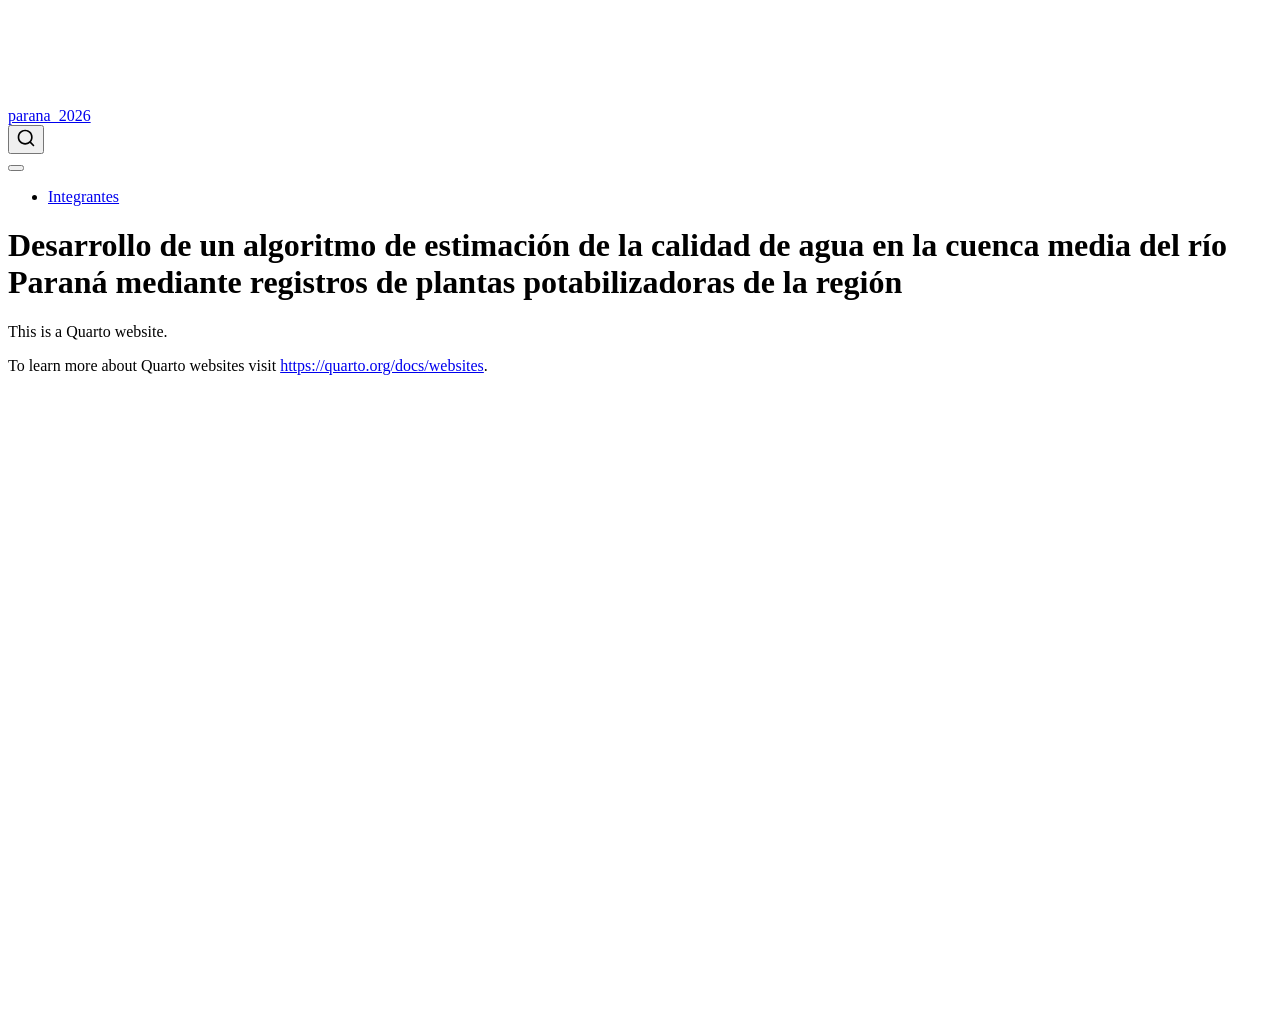
==== index.html @ 12e15d83 "Built site for gh-pages" ====
<!DOCTYPE html>
<html xmlns="http://www.w3.org/1999/xhtml" lang="es" xml:lang="es"><head>

<meta charset="utf-8">
<meta name="generator" content="quarto-1.9.23">

<meta name="viewport" content="width=device-width, initial-scale=1.0, user-scalable=yes">


<title>Desarrollo de un algoritmo de estimación de la calidad de agua en la cuenca media del río Paraná mediante registros de plantas potabilizadoras de la región – parana_2026</title>
<style>
/* Default styles provided by pandoc.
** See https://pandoc.org/MANUAL.html#variables-for-html for config info.
*/
code{white-space: pre-wrap;}
span.smallcaps{font-variant: small-caps;}
div.columns{display: flex; gap: min(4vw, 1.5em);}
div.column{flex: auto; overflow-x: auto;}
div.hanging-indent{margin-left: 1.5em; text-indent: -1.5em;}
ul.task-list{list-style: none;}
ul.task-list li input[type="checkbox"] {
  width: 0.8em;
  margin: 0 0.8em 0.2em -1em; /* quarto-specific, see https://github.com/quarto-dev/quarto-cli/issues/4556 */ 
  vertical-align: middle;
}
</style>


<script src="site_libs/quarto-nav/quarto-nav.js"></script>
<script src="site_libs/quarto-nav/headroom.min.js"></script>
<script src="site_libs/clipboard/clipboard.min.js"></script>
<script src="site_libs/quarto-search/autocomplete.umd.js"></script>
<script src="site_libs/quarto-search/fuse.min.js"></script>
<script src="site_libs/quarto-search/quarto-search.js"></script>
<meta name="quarto:offset" content="./">
<script src="site_libs/quarto-html/quarto.js" type="module"></script>
<script src="site_libs/quarto-html/tabsets/tabsets.js" type="module"></script>
<script src="site_libs/quarto-html/axe/axe-check.js" type="module"></script>
<script src="site_libs/quarto-html/popper.min.js"></script>
<script src="site_libs/quarto-html/tippy.umd.min.js"></script>
<script src="site_libs/quarto-html/anchor.min.js"></script>
<link href="site_libs/quarto-html/tippy.css" rel="stylesheet">
<link href="site_libs/quarto-html/quarto-syntax-highlighting-076ecbd647e1f0418c5051713cd9b730.css" rel="stylesheet" id="quarto-text-highlighting-styles">
<script src="site_libs/bootstrap/bootstrap.min.js"></script>
<link href="site_libs/bootstrap/bootstrap-icons.css" rel="stylesheet">
<link href="site_libs/bootstrap/bootstrap-a0f9fd0d421825b736dc1bbcbcba2219.min.css" rel="stylesheet" append-hash="true" id="quarto-bootstrap" data-mode="light">
<script id="quarto-search-options" type="application/json">{
  "location": "navbar",
  "copy-button": false,
  "collapse-after": 3,
  "panel-placement": "end",
  "type": "overlay",
  "limit": 50,
  "keyboard-shortcut": [
    "f",
    "/",
    "s"
  ],
  "show-item-context": false,
  "language": {
    "search-no-results-text": "No se han encontrado resultados",
    "search-matching-documents-text": "documentos encontrados",
    "search-copy-link-title": "Copiar el enlace en la búsqueda",
    "search-hide-matches-text": "Ocultar resultados adicionales",
    "search-more-match-text": "resultado adicional en este documento",
    "search-more-matches-text": "resultados adicionales en este documento",
    "search-clear-button-title": "Borrar",
    "search-text-placeholder": "",
    "search-detached-cancel-button-title": "Cancelar",
    "search-submit-button-title": "Enviar",
    "search-label": "Buscar"
  }
}</script>


<link rel="stylesheet" href="styles.css">
</head>

<body class="nav-fixed quarto-light">

<div id="quarto-search-results"></div>
  <header id="quarto-header" class="headroom fixed-top">
    <nav class="navbar navbar-expand-lg " data-bs-theme="dark">
      <div class="navbar-container container-fluid">
      <div class="navbar-brand-container mx-auto">
    <a class="navbar-brand" href="./index.html">
    <span class="navbar-title">parana_2026</span>
    </a>
  </div>
            <div id="quarto-search" class="" title="Buscar"></div>
          <button class="navbar-toggler" type="button" data-bs-toggle="collapse" data-bs-target="#navbarCollapse" aria-controls="navbarCollapse" role="menu" aria-expanded="false" aria-label="Navegación de palanca" onclick="if (window.quartoToggleHeadroom) { window.quartoToggleHeadroom(); }">
  <span class="navbar-toggler-icon"></span>
</button>
          <div class="collapse navbar-collapse" id="navbarCollapse">
            <ul class="navbar-nav navbar-nav-scroll me-auto">
  <li class="nav-item">
    <a class="nav-link" href="./about.html"> 
<span class="menu-text">Integrantes</span></a>
  </li>  
</ul>
          </div> <!-- /navcollapse -->
            <div class="quarto-navbar-tools">
</div>
      </div> <!-- /container-fluid -->
    </nav>
</header>
<!-- content -->
<div id="quarto-content" class="quarto-container page-columns page-rows-contents page-layout-article page-navbar">
<!-- sidebar -->
<!-- margin-sidebar -->
    <div id="quarto-margin-sidebar" class="sidebar margin-sidebar zindex-bottom">
        
    </div>
<!-- main -->
<main class="content" id="quarto-document-content">

<header id="title-block-header" class="quarto-title-block default">
<div class="quarto-title">
<h1 class="title">Desarrollo de un algoritmo de estimación de la calidad de agua en la cuenca media del río Paraná mediante registros de plantas potabilizadoras de la región</h1>
</div>



<div class="quarto-title-meta">

    
  
    
  </div>
  


</header>


<p>This is a Quarto website.</p>
<p>To learn more about Quarto websites visit <a href="https://quarto.org/docs/websites" class="uri">https://quarto.org/docs/websites</a>.</p>



</main> <!-- /main -->
<script id="quarto-html-after-body" type="application/javascript">
  window.document.addEventListener("DOMContentLoaded", function (event) {
    const icon = "";
    const anchorJS = new window.AnchorJS();
    anchorJS.options = {
      placement: 'right',
      icon: icon
    };
    anchorJS.add('.anchored');
    const isCodeAnnotation = (el) => {
      for (const clz of el.classList) {
        if (clz.startsWith('code-annotation-')) {                     
          return true;
        }
      }
      return false;
    }
    const onCopySuccess = function(e) {
      // button target
      const button = e.trigger;
      // don't keep focus
      button.blur();
      // flash "checked"
      button.classList.add('code-copy-button-checked');
      var currentTitle = button.getAttribute("title");
      button.setAttribute("title", "Copiado");
      let tooltip;
      if (window.bootstrap) {
        button.setAttribute("data-bs-toggle", "tooltip");
        button.setAttribute("data-bs-placement", "left");
        button.setAttribute("data-bs-title", "Copiado");
        tooltip = new bootstrap.Tooltip(button, 
          { trigger: "manual", 
            customClass: "code-copy-button-tooltip",
            offset: [0, -8]});
        tooltip.show();    
      }
      setTimeout(function() {
        if (tooltip) {
          tooltip.hide();
          button.removeAttribute("data-bs-title");
          button.removeAttribute("data-bs-toggle");
          button.removeAttribute("data-bs-placement");
        }
        button.setAttribute("title", currentTitle);
        button.classList.remove('code-copy-button-checked');
      }, 1000);
      // clear code selection
      e.clearSelection();
    }
    const getTextToCopy = function(trigger) {
      const outerScaffold = trigger.parentElement.cloneNode(true);
      const codeEl = outerScaffold.querySelector('code');
      for (const childEl of codeEl.children) {
        if (isCodeAnnotation(childEl)) {
          childEl.remove();
        }
      }
      return codeEl.innerText;
    }
    const clipboard = new window.ClipboardJS('.code-copy-button:not([data-in-quarto-modal])', {
      text: getTextToCopy
    });
    clipboard.on('success', onCopySuccess);
    if (window.document.getElementById('quarto-embedded-source-code-modal')) {
      const clipboardModal = new window.ClipboardJS('.code-copy-button[data-in-quarto-modal]', {
        text: getTextToCopy,
        container: window.document.getElementById('quarto-embedded-source-code-modal')
      });
      clipboardModal.on('success', onCopySuccess);
    }
      var localhostRegex = new RegExp(/^(?:http|https):\/\/localhost\:?[0-9]*\//);
      var mailtoRegex = new RegExp(/^mailto:/);
        var filterRegex = new RegExp('/' + window.location.host + '/');
      var isInternal = (href) => {
          return filterRegex.test(href) || localhostRegex.test(href) || mailtoRegex.test(href);
      }
      // Inspect non-navigation links and adorn them if external
     var links = window.document.querySelectorAll('a[href]:not(.nav-link):not(.navbar-brand):not(.toc-action):not(.sidebar-link):not(.sidebar-item-toggle):not(.pagination-link):not(.no-external):not([aria-hidden]):not(.dropdown-item):not(.quarto-navigation-tool):not(.about-link)');
      for (var i=0; i<links.length; i++) {
        const link = links[i];
        if (!isInternal(link.href)) {
          // undo the damage that might have been done by quarto-nav.js in the case of
          // links that we want to consider external
          if (link.dataset.originalHref !== undefined) {
            link.href = link.dataset.originalHref;
          }
        }
      }
    function tippyHover(el, contentFn, onTriggerFn, onUntriggerFn) {
      const config = {
        allowHTML: true,
        maxWidth: 500,
        delay: 100,
        arrow: false,
        appendTo: function(el) {
            return el.parentElement;
        },
        interactive: true,
        interactiveBorder: 10,
        theme: 'quarto',
        placement: 'bottom-start',
      };
      if (contentFn) {
        config.content = contentFn;
      }
      if (onTriggerFn) {
        config.onTrigger = onTriggerFn;
      }
      if (onUntriggerFn) {
        config.onUntrigger = onUntriggerFn;
      }
      window.tippy(el, config); 
    }
    const noterefs = window.document.querySelectorAll('a[role="doc-noteref"]');
    for (var i=0; i<noterefs.length; i++) {
      const ref = noterefs[i];
      tippyHover(ref, function() {
        // use id or data attribute instead here
        let href = ref.getAttribute('data-footnote-href') || ref.getAttribute('href');
        try { href = new URL(href).hash; } catch {}
        const id = href.replace(/^#\/?/, "");
        const note = window.document.getElementById(id);
        if (note) {
          return note.innerHTML;
        } else {
          return "";
        }
      });
    }
    const xrefs = window.document.querySelectorAll('a.quarto-xref');
    const processXRef = (id, note) => {
      // Strip column container classes
      const stripColumnClz = (el) => {
        el.classList.remove("page-full", "page-columns");
        if (el.children) {
          for (const child of el.children) {
            stripColumnClz(child);
          }
        }
      }
      stripColumnClz(note)
      if (id === null || id.startsWith('sec-')) {
        // Special case sections, only their first couple elements
        const container = document.createElement("div");
        if (note.children && note.children.length > 2) {
          container.appendChild(note.children[0].cloneNode(true));
          for (let i = 1; i < note.children.length; i++) {
            const child = note.children[i];
            if (child.tagName === "P" && child.innerText === "") {
              continue;
            } else {
              container.appendChild(child.cloneNode(true));
              break;
            }
          }
          if (window.Quarto?.typesetMath) {
            window.Quarto.typesetMath(container);
          }
          return container.innerHTML
        } else {
          if (window.Quarto?.typesetMath) {
            window.Quarto.typesetMath(note);
          }
          return note.innerHTML;
        }
      } else {
        // Remove any anchor links if they are present
        const anchorLink = note.querySelector('a.anchorjs-link');
        if (anchorLink) {
          anchorLink.remove();
        }
        if (window.Quarto?.typesetMath) {
          window.Quarto.typesetMath(note);
        }
        if (note.classList.contains("callout")) {
          return note.outerHTML;
        } else {
          return note.innerHTML;
        }
      }
    }
    for (var i=0; i<xrefs.length; i++) {
      const xref = xrefs[i];
      tippyHover(xref, undefined, function(instance) {
        instance.disable();
        let url = xref.getAttribute('href');
        let hash = undefined; 
        if (url.startsWith('#')) {
          hash = url;
        } else {
          try { hash = new URL(url).hash; } catch {}
        }
        if (hash) {
          const id = hash.replace(/^#\/?/, "");
          const note = window.document.getElementById(id);
          if (note !== null) {
            try {
              const html = processXRef(id, note.cloneNode(true));
              instance.setContent(html);
            } finally {
              instance.enable();
              instance.show();
            }
          } else {
            // See if we can fetch this
            fetch(url.split('#')[0])
            .then(res => res.text())
            .then(html => {
              const parser = new DOMParser();
              const htmlDoc = parser.parseFromString(html, "text/html");
              const note = htmlDoc.getElementById(id);
              if (note !== null) {
                const html = processXRef(id, note);
                instance.setContent(html);
              } 
            }).finally(() => {
              instance.enable();
              instance.show();
            });
          }
        } else {
          // See if we can fetch a full url (with no hash to target)
          // This is a special case and we should probably do some content thinning / targeting
          fetch(url)
          .then(res => res.text())
          .then(html => {
            const parser = new DOMParser();
            const htmlDoc = parser.parseFromString(html, "text/html");
            const note = htmlDoc.querySelector('main.content');
            if (note !== null) {
              // This should only happen for chapter cross references
              // (since there is no id in the URL)
              // remove the first header
              if (note.children.length > 0 && note.children[0].tagName === "HEADER") {
                note.children[0].remove();
              }
              const html = processXRef(null, note);
              instance.setContent(html);
            } 
          }).finally(() => {
            instance.enable();
            instance.show();
          });
        }
      }, function(instance) {
      });
    }
        let selectedAnnoteEl;
        const selectorForAnnotation = ( cell, annotation) => {
          let cellAttr = 'data-code-cell="' + cell + '"';
          let lineAttr = 'data-code-annotation="' +  annotation + '"';
          const selector = 'span[' + cellAttr + '][' + lineAttr + ']';
          return selector;
        }
        const selectCodeLines = (annoteEl) => {
          const doc = window.document;
          const targetCell = annoteEl.getAttribute("data-target-cell");
          const targetAnnotation = annoteEl.getAttribute("data-target-annotation");
          const annoteSpan = window.document.querySelector(selectorForAnnotation(targetCell, targetAnnotation));
          const lines = annoteSpan.getAttribute("data-code-lines").split(",");
          const lineIds = lines.map((line) => {
            return targetCell + "-" + line;
          })
          let top = null;
          let height = null;
          let parent = null;
          if (lineIds.length > 0) {
              //compute the position of the single el (top and bottom and make a div)
              const el = window.document.getElementById(lineIds[0]);
              top = el.offsetTop;
              height = el.offsetHeight;
              parent = el.parentElement.parentElement;
            if (lineIds.length > 1) {
              const lastEl = window.document.getElementById(lineIds[lineIds.length - 1]);
              const bottom = lastEl.offsetTop + lastEl.offsetHeight;
              height = bottom - top;
            }
            if (top !== null && height !== null && parent !== null) {
              // cook up a div (if necessary) and position it 
              let div = window.document.getElementById("code-annotation-line-highlight");
              if (div === null) {
                div = window.document.createElement("div");
                div.setAttribute("id", "code-annotation-line-highlight");
                div.style.position = 'absolute';
                parent.appendChild(div);
              }
              div.style.top = top - 2 + "px";
              div.style.height = height + 4 + "px";
              div.style.left = 0;
              let gutterDiv = window.document.getElementById("code-annotation-line-highlight-gutter");
              if (gutterDiv === null) {
                gutterDiv = window.document.createElement("div");
                gutterDiv.setAttribute("id", "code-annotation-line-highlight-gutter");
                gutterDiv.style.position = 'absolute';
                const codeCell = window.document.getElementById(targetCell);
                const gutter = codeCell.querySelector('.code-annotation-gutter');
                gutter.appendChild(gutterDiv);
              }
              gutterDiv.style.top = top - 2 + "px";
              gutterDiv.style.height = height + 4 + "px";
            }
            selectedAnnoteEl = annoteEl;
          }
        };
        const unselectCodeLines = () => {
          const elementsIds = ["code-annotation-line-highlight", "code-annotation-line-highlight-gutter"];
          elementsIds.forEach((elId) => {
            const div = window.document.getElementById(elId);
            if (div) {
              div.remove();
            }
          });
          selectedAnnoteEl = undefined;
        };
          // Handle positioning of the toggle
      window.addEventListener(
        "resize",
        throttle(() => {
          elRect = undefined;
          if (selectedAnnoteEl) {
            selectCodeLines(selectedAnnoteEl);
          }
        }, 10)
      );
      function throttle(fn, ms) {
      let throttle = false;
      let timer;
        return (...args) => {
          if(!throttle) { // first call gets through
              fn.apply(this, args);
              throttle = true;
          } else { // all the others get throttled
              if(timer) clearTimeout(timer); // cancel #2
              timer = setTimeout(() => {
                fn.apply(this, args);
                timer = throttle = false;
              }, ms);
          }
        };
      }
        // Attach click handler to the DT
        const annoteDls = window.document.querySelectorAll('dt[data-target-cell]');
        for (const annoteDlNode of annoteDls) {
          annoteDlNode.addEventListener('click', (event) => {
            const clickedEl = event.target;
            if (clickedEl !== selectedAnnoteEl) {
              unselectCodeLines();
              const activeEl = window.document.querySelector('dt[data-target-cell].code-annotation-active');
              if (activeEl) {
                activeEl.classList.remove('code-annotation-active');
              }
              selectCodeLines(clickedEl);
              clickedEl.classList.add('code-annotation-active');
            } else {
              // Unselect the line
              unselectCodeLines();
              clickedEl.classList.remove('code-annotation-active');
            }
          });
        }
    const findCites = (el) => {
      const parentEl = el.parentElement;
      if (parentEl) {
        const cites = parentEl.dataset.cites;
        if (cites) {
          return {
            el,
            cites: cites.split(' ')
          };
        } else {
          return findCites(el.parentElement)
        }
      } else {
        return undefined;
      }
    };
    var bibliorefs = window.document.querySelectorAll('a[role="doc-biblioref"]');
    for (var i=0; i<bibliorefs.length; i++) {
      const ref = bibliorefs[i];
      const citeInfo = findCites(ref);
      if (citeInfo) {
        tippyHover(citeInfo.el, function() {
          var popup = window.document.createElement('div');
          citeInfo.cites.forEach(function(cite) {
            var citeDiv = window.document.createElement('div');
            citeDiv.classList.add('hanging-indent');
            citeDiv.classList.add('csl-entry');
            var biblioDiv = window.document.getElementById('ref-' + cite);
            if (biblioDiv) {
              citeDiv.innerHTML = biblioDiv.innerHTML;
            }
            popup.appendChild(citeDiv);
          });
          return popup.innerHTML;
        });
      }
    }
  });
  </script>
</div> <!-- /content -->




</body></html>
---- site_libs/quarto-html/tippy.css ----
.tippy-box[data-animation=fade][data-state=hidden]{opacity:0}[data-tippy-root]{max-width:calc(100vw - 10px)}.tippy-box{position:relative;background-color:#333;color:#fff;border-radius:4px;font-size:14px;line-height:1.4;white-space:normal;outline:0;transition-property:transform,visibility,opacity}.tippy-box[data-placement^=top]>.tippy-arrow{bottom:0}.tippy-box[data-placement^=top]>.tippy-arrow:before{bottom:-7px;left:0;border-width:8px 8px 0;border-top-color:initial;transform-origin:center top}.tippy-box[data-placement^=bottom]>.tippy-arrow{top:0}.tippy-box[data-placement^=bottom]>.tippy-arrow:before{top:-7px;left:0;border-width:0 8px 8px;border-bottom-color:initial;transform-origin:center bottom}.tippy-box[data-placement^=left]>.tippy-arrow{right:0}.tippy-box[data-placement^=left]>.tippy-arrow:before{border-width:8px 0 8px 8px;border-left-color:initial;right:-7px;transform-origin:center left}.tippy-box[data-placement^=right]>.tippy-arrow{left:0}.tippy-box[data-placement^=right]>.tippy-arrow:before{left:-7px;border-width:8px 8px 8px 0;border-right-color:initial;transform-origin:center right}.tippy-box[data-inertia][data-state=visible]{transition-timing-function:cubic-bezier(.54,1.5,.38,1.11)}.tippy-arrow{width:16px;height:16px;color:#333}.tippy-arrow:before{content:"";position:absolute;border-color:transparent;border-style:solid}.tippy-content{position:relative;padding:5px 9px;z-index:1}
---- site_libs/quarto-html/quarto-syntax-highlighting-076ecbd647e1f0418c5051713cd9b730.css ----
/* quarto syntax highlight colors */
:root {
  --quarto-hl-ot-color: #003B4F;
  --quarto-hl-at-color: #657422;
  --quarto-hl-ss-color: #20794D;
  --quarto-hl-an-color: #5E5E5E;
  --quarto-hl-fu-color: #4758AB;
  --quarto-hl-st-color: #20794D;
  --quarto-hl-cf-color: #003B4F;
  --quarto-hl-op-color: #5E5E5E;
  --quarto-hl-er-color: #AD0000;
  --quarto-hl-bn-color: #AD0000;
  --quarto-hl-al-color: #AD0000;
  --quarto-hl-va-color: #111111;
  --quarto-hl-bu-color: inherit;
  --quarto-hl-ex-color: inherit;
  --quarto-hl-pp-color: #AD0000;
  --quarto-hl-in-color: #5E5E5E;
  --quarto-hl-vs-color: #20794D;
  --quarto-hl-wa-color: #5E5E5E;
  --quarto-hl-do-color: #5E5E5E;
  --quarto-hl-im-color: #00769E;
  --quarto-hl-ch-color: #20794D;
  --quarto-hl-dt-color: #AD0000;
  --quarto-hl-fl-color: #AD0000;
  --quarto-hl-co-color: #5E5E5E;
  --quarto-hl-cv-color: #5E5E5E;
  --quarto-hl-cn-color: #8f5902;
  --quarto-hl-sc-color: #5E5E5E;
  --quarto-hl-dv-color: #AD0000;
  --quarto-hl-kw-color: #003B4F;
}

/* other quarto variables */
:root {
  --quarto-font-monospace: SFMono-Regular, Menlo, Monaco, Consolas, "Liberation Mono", "Courier New", monospace;
}

/* syntax highlight based on Pandoc's rules */
pre > code.sourceCode > span {
  color: #003B4F;
}

code.sourceCode > span {
  color: #003B4F;
}

div.sourceCode,
div.sourceCode pre.sourceCode {
  color: #003B4F;
}

/* Normal */
code span {
  color: #003B4F;
}

/* Alert */
code span.al {
  color: #AD0000;
  font-style: inherit;
}

/* Annotation */
code span.an {
  color: #5E5E5E;
  font-style: inherit;
}

/* Attribute */
code span.at {
  color: #657422;
  font-style: inherit;
}

/* BaseN */
code span.bn {
  color: #AD0000;
  font-style: inherit;
}

/* BuiltIn */
code span.bu {
  font-style: inherit;
}

/* ControlFlow */
code span.cf {
  color: #003B4F;
  font-weight: bold;
  font-style: inherit;
}

/* Char */
code span.ch {
  color: #20794D;
  font-style: inherit;
}

/* Constant */
code span.cn {
  color: #8f5902;
  font-style: inherit;
}

/* Comment */
code span.co {
  color: #5E5E5E;
  font-style: inherit;
}

/* CommentVar */
code span.cv {
  color: #5E5E5E;
  font-style: italic;
}

/* Documentation */
code span.do {
  color: #5E5E5E;
  font-style: italic;
}

/* DataType */
code span.dt {
  color: #AD0000;
  font-style: inherit;
}

/* DecVal */
code span.dv {
  color: #AD0000;
  font-style: inherit;
}

/* Error */
code span.er {
  color: #AD0000;
  font-style: inherit;
}

/* Extension */
code span.ex {
  font-style: inherit;
}

/* Float */
code span.fl {
  color: #AD0000;
  font-style: inherit;
}

/* Function */
code span.fu {
  color: #4758AB;
  font-style: inherit;
}

/* Import */
code span.im {
  color: #00769E;
  font-style: inherit;
}

/* Information */
code span.in {
  color: #5E5E5E;
  font-style: inherit;
}

/* Keyword */
code span.kw {
  color: #003B4F;
  font-weight: bold;
  font-style: inherit;
}

/* Operator */
code span.op {
  color: #5E5E5E;
  font-style: inherit;
}

/* Other */
code span.ot {
  color: #003B4F;
  font-style: inherit;
}

/* Preprocessor */
code span.pp {
  color: #AD0000;
  font-style: inherit;
}

/* SpecialChar */
code span.sc {
  color: #5E5E5E;
  font-style: inherit;
}

/* SpecialString */
code span.ss {
  color: #20794D;
  font-style: inherit;
}

/* String */
code span.st {
  color: #20794D;
  font-style: inherit;
}

/* Variable */
code span.va {
  color: #111111;
  font-style: inherit;
}

/* VerbatimString */
code span.vs {
  color: #20794D;
  font-style: inherit;
}

/* Warning */
code span.wa {
  color: #5E5E5E;
  font-style: italic;
}

.prevent-inlining {
  content: "</";
}

/*# sourceMappingURL=90422d49aff3e90625b5b7f401293830.css.map */
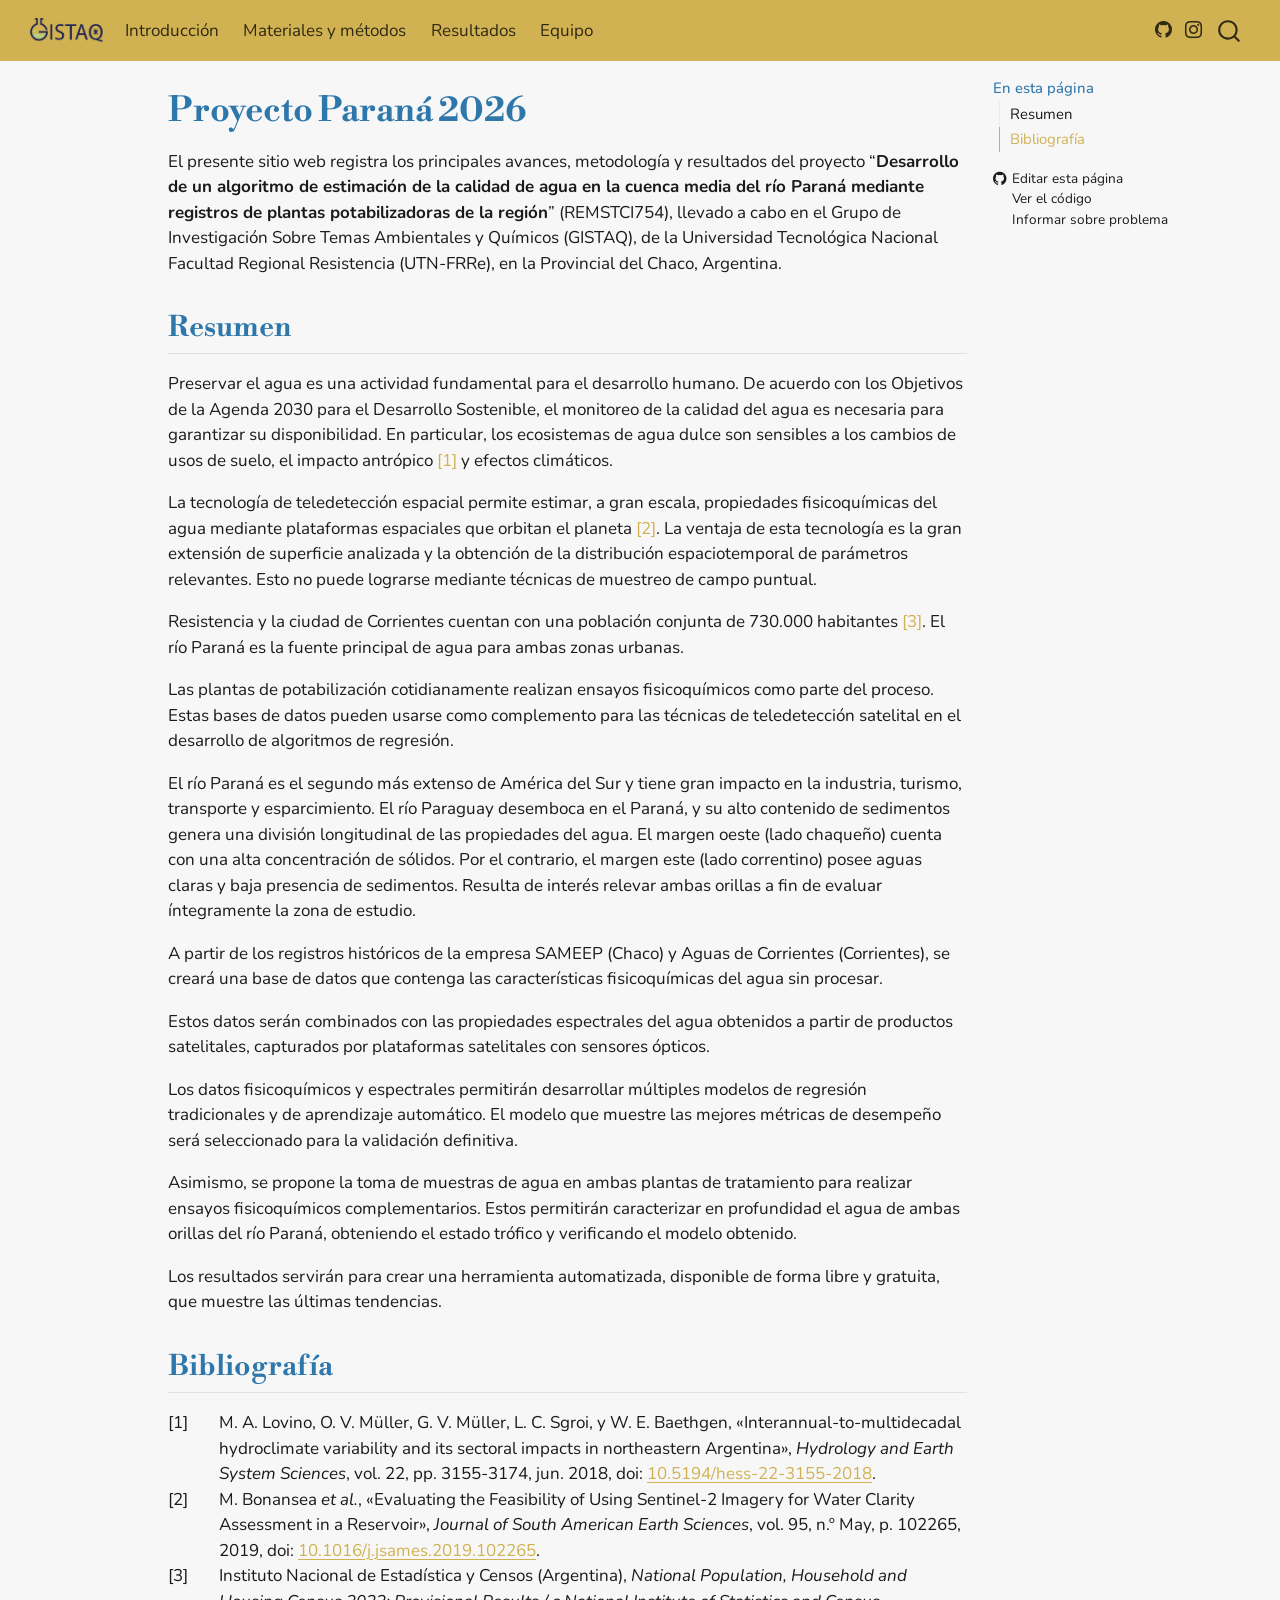
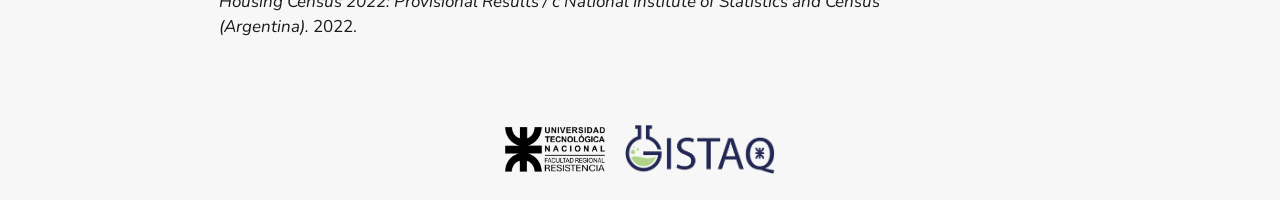
==== commit 55ea1808: "Built site for gh-pages" ====
--- a/index.html
+++ b/index.html
@@ -2,12 +2,12 @@
 <html xmlns="http://www.w3.org/1999/xhtml" lang="es" xml:lang="es"><head>
 
 <meta charset="utf-8">
-<meta name="generator" content="quarto-1.9.23">
+<meta name="generator" content="quarto-1.9.38">
 
 <meta name="viewport" content="width=device-width, initial-scale=1.0, user-scalable=yes">
 
 
-<title>Desarrollo de un algoritmo de estimación de la calidad de agua en la cuenca media del río Paraná mediante registros de plantas potabilizadoras de la región – parana_2026</title>
+<title>Proyecto Paraná 2026</title>
 <style>
 /* Default styles provided by pandoc.
 ** See https://pandoc.org/MANUAL.html#variables-for-html for config info.
@@ -23,7 +23,27 @@
   margin: 0 0.8em 0.2em -1em; /* quarto-specific, see https://github.com/quarto-dev/quarto-cli/issues/4556 */ 
   vertical-align: middle;
 }
-</style>
+/* CSS for citations */
+div.csl-bib-body { }
+div.csl-entry {
+  clear: both;
+  margin-bottom: 0em;
+}
+.hanging-indent div.csl-entry {
+  margin-left:2em;
+  text-indent:-2em;
+}
+div.csl-left-margin {
+  min-width:2em;
+  float:left;
+}
+div.csl-right-inline {
+  margin-left:2em;
+  padding-left:1em;
+}
+div.csl-indent {
+  margin-left: 2em;
+}</style>
 
 
 <script src="site_libs/quarto-nav/quarto-nav.js"></script>
@@ -33,17 +53,22 @@
 <script src="site_libs/quarto-search/fuse.min.js"></script>
 <script src="site_libs/quarto-search/quarto-search.js"></script>
 <meta name="quarto:offset" content="./">
+<link href="./img/favicon.jpg" rel="icon" type="image/jpeg">
 <script src="site_libs/quarto-html/quarto.js" type="module"></script>
 <script src="site_libs/quarto-html/tabsets/tabsets.js" type="module"></script>
-<script src="site_libs/quarto-html/axe/axe-check.js" type="module"></script>
 <script src="site_libs/quarto-html/popper.min.js"></script>
 <script src="site_libs/quarto-html/tippy.umd.min.js"></script>
 <script src="site_libs/quarto-html/anchor.min.js"></script>
 <link href="site_libs/quarto-html/tippy.css" rel="stylesheet">
-<link href="site_libs/quarto-html/quarto-syntax-highlighting-076ecbd647e1f0418c5051713cd9b730.css" rel="stylesheet" id="quarto-text-highlighting-styles">
+<link href="site_libs/quarto-html/quarto-syntax-highlighting-15634bcf2e68342d4ad2dfa704d543f6.css" rel="stylesheet" class="quarto-color-scheme" id="quarto-text-highlighting-styles">
+<link href="site_libs/quarto-html/quarto-syntax-highlighting-dark-0a6b7249c26820e032cb0bd839ff02b1.css" rel="stylesheet" class="quarto-color-scheme quarto-color-alternate" id="quarto-text-highlighting-styles">
+<link href="site_libs/quarto-html/quarto-syntax-highlighting-15634bcf2e68342d4ad2dfa704d543f6.css" rel="stylesheet" class="quarto-color-scheme-extra" id="quarto-text-highlighting-styles">
 <script src="site_libs/bootstrap/bootstrap.min.js"></script>
 <link href="site_libs/bootstrap/bootstrap-icons.css" rel="stylesheet">
-<link href="site_libs/bootstrap/bootstrap-a0f9fd0d421825b736dc1bbcbcba2219.min.css" rel="stylesheet" append-hash="true" id="quarto-bootstrap" data-mode="light">
+<link href="site_libs/bootstrap/bootstrap-c7dad5fb4b88647848ae6b0b7183fa64.min.css" rel="stylesheet" append-hash="true" class="quarto-color-scheme" id="quarto-bootstrap" data-mode="light">
+<link href="site_libs/bootstrap/bootstrap-dark-1cf9162011f4d4a3743afbaab9dc3be2.min.css" rel="stylesheet" append-hash="true" class="quarto-color-scheme quarto-color-alternate" id="quarto-bootstrap" data-mode="light">
+<link href="site_libs/bootstrap/bootstrap-c7dad5fb4b88647848ae6b0b7183fa64.min.css" rel="stylesheet" append-hash="true" class="quarto-color-scheme-extra" id="quarto-bootstrap" data-mode="light">
+<script src="site_libs/quarto-contrib/iconify-3.0.0/iconify-icon.min.js"></script>
 <script id="quarto-search-options" type="application/json">{
   "location": "navbar",
   "copy-button": false,
@@ -73,7 +98,7 @@
 }</script>
 
 
-<link rel="stylesheet" href="styles.css">
+<link rel="stylesheet" href="estilo.scss">
 </head>
 
 <body class="nav-fixed quarto-light">
@@ -83,8 +108,9 @@
     <nav class="navbar navbar-expand-lg " data-bs-theme="dark">
       <div class="navbar-container container-fluid">
       <div class="navbar-brand-container mx-auto">
-    <a class="navbar-brand" href="./index.html">
-    <span class="navbar-title">parana_2026</span>
+    <a href="./index.html" class="navbar-brand navbar-brand-logo">
+    <img src="./img\logo_gistaq.png" alt="" class="navbar-logo light-content">
+    <img src="./img\logo_gistaq.png" alt="" class="navbar-logo dark-content">
     </a>
   </div>
             <div id="quarto-search" class="" title="Buscar"></div>
@@ -94,12 +120,26 @@
           <div class="collapse navbar-collapse" id="navbarCollapse">
             <ul class="navbar-nav navbar-nav-scroll me-auto">
   <li class="nav-item">
+    <a class="nav-link" href="./introducción.html"> 
+<span class="menu-text"><iconify-icon role="img" inline="" icon="material-symbols:info" aria-label="Icon info from material-symbols Iconify.design set." title="Icon info from material-symbols Iconify.design set."></iconify-icon> Introducción</span></a>
+  </li>  
+  <li class="nav-item">
+    <a class="nav-link" href="./materiales_métodos.html"> 
+<span class="menu-text"><iconify-icon role="img" inline="" icon="majesticons:box" aria-label="Icon box from majesticons Iconify.design set." title="Icon box from majesticons Iconify.design set."></iconify-icon> Materiales y métodos</span></a>
+  </li>  
+  <li class="nav-item">
+    <a class="nav-link" href="./resultados.html"> 
+<span class="menu-text"><iconify-icon role="img" inline="" icon="carbon:result" aria-label="Icon result from carbon Iconify.design set." title="Icon result from carbon Iconify.design set."></iconify-icon> Resultados</span></a>
+  </li>  
+  <li class="nav-item">
     <a class="nav-link" href="./about.html"> 
-<span class="menu-text">Integrantes</span></a>
+<span class="menu-text"><iconify-icon role="img" inline="" icon="fluent:people-team-28-filled" aria-label="Icon people-team-28-filled from fluent Iconify.design set." title="Icon people-team-28-filled from fluent Iconify.design set."></iconify-icon> Equipo</span></a>
   </li>  
 </ul>
           </div> <!-- /navcollapse -->
             <div class="quarto-navbar-tools">
+    <a href="https://github.com/GISTAQ-UTN-FRRe/parana_2026" title="" class="quarto-navigation-tool px-1" aria-label="" target="_blank"><i class="bi bi-github"></i></a>
+    <a href="https://www.instagram.com/gistaq.utn" title="" class="quarto-navigation-tool px-1" aria-label="" target="_blank"><i class="bi bi-instagram"></i></a>
 </div>
       </div> <!-- /container-fluid -->
     </nav>
@@ -108,15 +148,22 @@
 <div id="quarto-content" class="quarto-container page-columns page-rows-contents page-layout-article page-navbar">
 <!-- sidebar -->
 <!-- margin-sidebar -->
-    <div id="quarto-margin-sidebar" class="sidebar margin-sidebar zindex-bottom">
-        
+    <div id="quarto-margin-sidebar" class="sidebar margin-sidebar">
+        <nav id="TOC" role="doc-toc" class="toc-active">
+    <h2 id="toc-title">En esta página</h2>
+   
+  <ul>
+  <li><a href="#resumen" id="toc-resumen" class="nav-link active" data-scroll-target="#resumen">Resumen</a></li>
+  <li><a href="#bibliografía" id="toc-bibliografía" class="nav-link" data-scroll-target="#bibliografía">Bibliografía</a></li>
+  </ul>
+<div class="toc-actions"><ul><li><a href="https://github.com/GISTAQ-UTN-FRRe/parana_2026/edit/main/index.qmd" class="toc-action"><i class="bi bi-github"></i>Editar esta página</a></li><li><a href="https://github.com/GISTAQ-UTN-FRRe/parana_2026/blob/main/index.qmd" class="toc-action"><i class="bi empty"></i>Ver el código</a></li><li><a href="https://github.com/GISTAQ-UTN-FRRe/parana_2026/issues/new" class="toc-action"><i class="bi empty"></i>Informar sobre problema</a></li></ul></div></nav>
     </div>
 <!-- main -->
 <main class="content" id="quarto-document-content">
 
 <header id="title-block-header" class="quarto-title-block default">
 <div class="quarto-title">
-<h1 class="title">Desarrollo de un algoritmo de estimación de la calidad de agua en la cuenca media del río Paraná mediante registros de plantas potabilizadoras de la región</h1>
+<h1 class="title"><strong>Proyecto Paraná 2026</strong></h1>
 </div>
 
 
@@ -133,10 +180,36 @@
 </header>
 
 
-<p>This is a Quarto website.</p>
-<p>To learn more about Quarto websites visit <a href="https://quarto.org/docs/websites" class="uri">https://quarto.org/docs/websites</a>.</p>
-
-
+<p>El presente sitio web registra los principales avances, metodología y resultados del proyecto “<strong>Desarrollo de un algoritmo de estimación de la calidad de agua en la cuenca media del río Paraná mediante registros de plantas potabilizadoras de la región</strong>” (REMSTCI754), llevado a cabo en el Grupo de Investigación Sobre Temas Ambientales y Químicos (GISTAQ), de la Universidad Tecnológica Nacional Facultad Regional Resistencia (UTN-FRRe), en la Provincial del Chaco, Argentina.</p>
+<section id="resumen" class="level2">
+<h2 class="anchored" data-anchor-id="resumen">Resumen</h2>
+<p>Preservar el agua es una actividad fundamental para el desarrollo humano. De acuerdo con los Objetivos de la Agenda 2030 para el Desarrollo Sostenible, el monitoreo de la calidad del agua es necesaria para garantizar su disponibilidad. En particular, los ecosistemas de agua dulce son sensibles a los cambios de usos de suelo, el impacto antrópico <span class="citation" data-cites="Lovino2018X"><a href="#ref-Lovino2018X" role="doc-biblioref">[1]</a></span> y efectos climáticos.</p>
+<p>La tecnología de teledetección espacial permite estimar, a gran escala, propiedades fisicoquímicas del agua mediante plataformas espaciales que orbitan el planeta <span class="citation" data-cites="Bonansea2019"><a href="#ref-Bonansea2019" role="doc-biblioref">[2]</a></span>. La ventaja de esta tecnología es la gran extensión de superficie analizada y la obtención de la distribución espaciotemporal de parámetros relevantes. Esto no puede lograrse mediante técnicas de muestreo de campo puntual.</p>
+<p>Resistencia y la ciudad de Corrientes cuentan con una población conjunta de 730.000 habitantes <span class="citation" data-cites="indec2022"><a href="#ref-indec2022" role="doc-biblioref">[3]</a></span>. El río Paraná es la fuente principal de agua para ambas zonas urbanas.</p>
+<p>Las plantas de potabilización cotidianamente realizan ensayos fisicoquímicos como parte del proceso. Estas bases de datos pueden usarse como complemento para las técnicas de teledetección satelital en el desarrollo de algoritmos de regresión.</p>
+<p>El río Paraná es el segundo más extenso de América del Sur y tiene gran impacto en la industria, turismo, transporte y esparcimiento. El río Paraguay desemboca en el Paraná, y su alto contenido de sedimentos genera una división longitudinal de las propiedades del agua. El margen oeste (lado chaqueño) cuenta con una alta concentración de sólidos. Por el contrario, el margen este (lado correntino) posee aguas claras y baja presencia de sedimentos. Resulta de interés relevar ambas orillas a fin de evaluar íntegramente la zona de estudio.</p>
+<p>A partir de los registros históricos de la empresa SAMEEP (Chaco) y Aguas de Corrientes (Corrientes), se creará una base de datos que contenga las características fisicoquímicas del agua sin procesar.</p>
+<p>Estos datos serán combinados con las propiedades espectrales del agua obtenidos a partir de productos satelitales, capturados por plataformas satelitales con sensores ópticos.</p>
+<p>Los datos fisicoquímicos y espectrales permitirán desarrollar múltiples modelos de regresión tradicionales y de aprendizaje automático. El modelo que muestre las mejores métricas de desempeño será seleccionado para la validación definitiva.</p>
+<p>Asimismo, se propone la toma de muestras de agua en ambas plantas de tratamiento para realizar ensayos fisicoquímicos complementarios. Estos permitirán caracterizar en profundidad el agua de ambas orillas del río Paraná, obteniendo el estado trófico y verificando el modelo obtenido.</p>
+<p>Los resultados servirán para crear una herramienta automatizada, disponible de forma libre y gratuita, que muestre las últimas tendencias.</p>
+</section>
+<section id="bibliografía" class="level2">
+<h2 class="anchored" data-anchor-id="bibliografía">Bibliografía</h2>
+<div id="refs" class="references csl-bib-body" data-entry-spacing="0" role="list">
+<div id="ref-Lovino2018X" class="csl-entry" role="listitem">
+<div class="csl-left-margin">[1] </div><div class="csl-right-inline">M. A. Lovino, O. V. Müller, G. V. Müller, L. C. Sgroi, y W. E. Baethgen, <span>«Interannual-to-multidecadal hydroclimate variability and its sectoral impacts in northeastern Argentina»</span>, <em>Hydrology and Earth System Sciences</em>, vol. 22, pp. 3155-3174, jun. 2018, doi: <a href="https://doi.org/10.5194/hess-22-3155-2018">10.5194/hess-22-3155-2018</a>.</div>
+</div>
+<div id="ref-Bonansea2019" class="csl-entry" role="listitem">
+<div class="csl-left-margin">[2] </div><div class="csl-right-inline">M. Bonansea <em>et&nbsp;al.</em>, <span>«Evaluating the Feasibility of Using <span>Sentinel-2</span> Imagery for Water Clarity Assessment in a Reservoir»</span>, <em>Journal of South American Earth Sciences</em>, vol. 95, n.º May, p. 102265, 2019, doi: <a href="https://doi.org/10.1016/j.jsames.2019.102265">10.1016/j.jsames.2019.102265</a>.</div>
+</div>
+<div id="ref-indec2022" class="csl-entry" role="listitem">
+<div class="csl-left-margin">[3] </div><div class="csl-right-inline">Instituto Nacional de Estadística y Censos (Argentina), <em>National Population, Household and Housing Census 2022: Provisional Results / c National Institute of Statistics and Census (Argentina).</em> 2022.</div>
+</div>
+</div>
+
+
+</section>
 
 </main> <!-- /main -->
 <script id="quarto-html-after-body" type="application/javascript">
@@ -212,7 +285,7 @@
     }
       var localhostRegex = new RegExp(/^(?:http|https):\/\/localhost\:?[0-9]*\//);
       var mailtoRegex = new RegExp(/^mailto:/);
-        var filterRegex = new RegExp('/' + window.location.host + '/');
+        var filterRegex = new RegExp("https:\/\/GISTAQ-UTN-FRRe\.github\.io\/parana_2026\/");
       var isInternal = (href) => {
           return filterRegex.test(href) || localhostRegex.test(href) || mailtoRegex.test(href);
       }
@@ -540,6 +613,19 @@
   });
   </script>
 </div> <!-- /content -->
+<footer class="footer">
+  <div class="nav-footer">
+    <div class="nav-footer-left">
+      &nbsp;
+    </div>   
+    <div class="nav-footer-center">
+<p><img src="img/logo_utn.png" class="img-fluid" width="100"> &nbsp;&nbsp;&nbsp; <img src="img/logo_gistaq.png" class="img-fluid" width="150"></p>
+<div class="toc-actions d-sm-block d-md-none"><ul><li><a href="https://github.com/GISTAQ-UTN-FRRe/parana_2026/edit/main/index.qmd" class="toc-action"><i class="bi bi-github"></i>Editar esta página</a></li><li><a href="https://github.com/GISTAQ-UTN-FRRe/parana_2026/blob/main/index.qmd" class="toc-action"><i class="bi empty"></i>Ver el código</a></li><li><a href="https://github.com/GISTAQ-UTN-FRRe/parana_2026/issues/new" class="toc-action"><i class="bi empty"></i>Informar sobre problema</a></li></ul></div></div>
+    <div class="nav-footer-right">
+      &nbsp;
+    </div>
+  </div>
+</footer>
 
 
 
--- a/site_libs/quarto-html/quarto-syntax-highlighting-15634bcf2e68342d4ad2dfa704d543f6.css
+++ b/site_libs/quarto-html/quarto-syntax-highlighting-15634bcf2e68342d4ad2dfa704d543f6.css
@@ -0,0 +1,236 @@
+/* quarto syntax highlight colors */
+:root {
+  --quarto-hl-ot-color: #003B4F;
+  --quarto-hl-at-color: #657422;
+  --quarto-hl-ss-color: #20794D;
+  --quarto-hl-an-color: #5E5E5E;
+  --quarto-hl-fu-color: #4758AB;
+  --quarto-hl-st-color: #20794D;
+  --quarto-hl-cf-color: #003B4F;
+  --quarto-hl-op-color: #5E5E5E;
+  --quarto-hl-er-color: #AD0000;
+  --quarto-hl-bn-color: #AD0000;
+  --quarto-hl-al-color: #AD0000;
+  --quarto-hl-va-color: #111111;
+  --quarto-hl-bu-color: inherit;
+  --quarto-hl-ex-color: inherit;
+  --quarto-hl-pp-color: #AD0000;
+  --quarto-hl-in-color: #5E5E5E;
+  --quarto-hl-vs-color: #20794D;
+  --quarto-hl-wa-color: #5E5E5E;
+  --quarto-hl-do-color: #5E5E5E;
+  --quarto-hl-im-color: #00769E;
+  --quarto-hl-ch-color: #20794D;
+  --quarto-hl-dt-color: #AD0000;
+  --quarto-hl-fl-color: #AD0000;
+  --quarto-hl-co-color: #5E5E5E;
+  --quarto-hl-cv-color: #5E5E5E;
+  --quarto-hl-cn-color: #8f5902;
+  --quarto-hl-sc-color: #5E5E5E;
+  --quarto-hl-dv-color: #AD0000;
+  --quarto-hl-kw-color: #003B4F;
+}
+
+/* other quarto variables */
+:root {
+  --quarto-font-monospace: SFMono-Regular, Menlo, Monaco, Consolas, "Liberation Mono", "Courier New", monospace;
+}
+
+/* syntax highlight based on Pandoc's rules */
+pre > code.sourceCode > span {
+  color: #003B4F;
+}
+
+code.sourceCode > span {
+  color: #003B4F;
+}
+
+div.sourceCode,
+div.sourceCode pre.sourceCode {
+  color: #003B4F;
+}
+
+/* Normal */
+code span {
+  color: #003B4F;
+}
+
+/* Alert */
+code span.al {
+  color: #AD0000;
+  font-style: inherit;
+}
+
+/* Annotation */
+code span.an {
+  color: #5E5E5E;
+  font-style: inherit;
+}
+
+/* Attribute */
+code span.at {
+  color: #657422;
+  font-style: inherit;
+}
+
+/* BaseN */
+code span.bn {
+  color: #AD0000;
+  font-style: inherit;
+}
+
+/* BuiltIn */
+code span.bu {
+  font-style: inherit;
+}
+
+/* ControlFlow */
+code span.cf {
+  color: #003B4F;
+  font-weight: bold;
+  font-style: inherit;
+}
+
+/* Char */
+code span.ch {
+  color: #20794D;
+  font-style: inherit;
+}
+
+/* Constant */
+code span.cn {
+  color: #8f5902;
+  font-style: inherit;
+}
+
+/* Comment */
+code span.co {
+  color: #5E5E5E;
+  font-style: inherit;
+}
+
+/* CommentVar */
+code span.cv {
+  color: #5E5E5E;
+  font-style: italic;
+}
+
+/* Documentation */
+code span.do {
+  color: #5E5E5E;
+  font-style: italic;
+}
+
+/* DataType */
+code span.dt {
+  color: #AD0000;
+  font-style: inherit;
+}
+
+/* DecVal */
+code span.dv {
+  color: #AD0000;
+  font-style: inherit;
+}
+
+/* Error */
+code span.er {
+  color: #AD0000;
+  font-style: inherit;
+}
+
+/* Extension */
+code span.ex {
+  font-style: inherit;
+}
+
+/* Float */
+code span.fl {
+  color: #AD0000;
+  font-style: inherit;
+}
+
+/* Function */
+code span.fu {
+  color: #4758AB;
+  font-style: inherit;
+}
+
+/* Import */
+code span.im {
+  color: #00769E;
+  font-style: inherit;
+}
+
+/* Information */
+code span.in {
+  color: #5E5E5E;
+  font-style: inherit;
+}
+
+/* Keyword */
+code span.kw {
+  color: #003B4F;
+  font-weight: bold;
+  font-style: inherit;
+}
+
+/* Operator */
+code span.op {
+  color: #5E5E5E;
+  font-style: inherit;
+}
+
+/* Other */
+code span.ot {
+  color: #003B4F;
+  font-style: inherit;
+}
+
+/* Preprocessor */
+code span.pp {
+  color: #AD0000;
+  font-style: inherit;
+}
+
+/* SpecialChar */
+code span.sc {
+  color: #5E5E5E;
+  font-style: inherit;
+}
+
+/* SpecialString */
+code span.ss {
+  color: #20794D;
+  font-style: inherit;
+}
+
+/* String */
+code span.st {
+  color: #20794D;
+  font-style: inherit;
+}
+
+/* Variable */
+code span.va {
+  color: #111111;
+  font-style: inherit;
+}
+
+/* VerbatimString */
+code span.vs {
+  color: #20794D;
+  font-style: inherit;
+}
+
+/* Warning */
+code span.wa {
+  color: #5E5E5E;
+  font-style: italic;
+}
+
+.prevent-inlining {
+  content: "</";
+}
+
+/*# sourceMappingURL=f23921c56f73e400b49028c9186a1aa0.css.map */
--- a/site_libs/quarto-html/quarto-syntax-highlighting-dark-0a6b7249c26820e032cb0bd839ff02b1.css
+++ b/site_libs/quarto-html/quarto-syntax-highlighting-dark-0a6b7249c26820e032cb0bd839ff02b1.css
@@ -0,0 +1,219 @@
+/* quarto syntax highlight colors */
+:root {
+  --quarto-hl-al-color: #f07178;
+  --quarto-hl-an-color: #d4d0ab;
+  --quarto-hl-at-color: #00e0e0;
+  --quarto-hl-bn-color: #d4d0ab;
+  --quarto-hl-bu-color: #abe338;
+  --quarto-hl-ch-color: #abe338;
+  --quarto-hl-co-color: #f8f8f2;
+  --quarto-hl-cv-color: #ffd700;
+  --quarto-hl-cn-color: #ffd700;
+  --quarto-hl-cf-color: #ffa07a;
+  --quarto-hl-dt-color: #ffa07a;
+  --quarto-hl-dv-color: #d4d0ab;
+  --quarto-hl-do-color: #f8f8f2;
+  --quarto-hl-er-color: #f07178;
+  --quarto-hl-ex-color: #00e0e0;
+  --quarto-hl-fl-color: #d4d0ab;
+  --quarto-hl-fu-color: #ffa07a;
+  --quarto-hl-im-color: #abe338;
+  --quarto-hl-in-color: #d4d0ab;
+  --quarto-hl-kw-color: #ffa07a;
+  --quarto-hl-op-color: #ffa07a;
+  --quarto-hl-ot-color: #00e0e0;
+  --quarto-hl-pp-color: #dcc6e0;
+  --quarto-hl-re-color: #00e0e0;
+  --quarto-hl-sc-color: #abe338;
+  --quarto-hl-ss-color: #abe338;
+  --quarto-hl-st-color: #abe338;
+  --quarto-hl-va-color: #00e0e0;
+  --quarto-hl-vs-color: #abe338;
+  --quarto-hl-wa-color: #dcc6e0;
+}
+
+/* other quarto variables */
+:root {
+  --quarto-font-monospace: SFMono-Regular, Menlo, Monaco, Consolas, "Liberation Mono", "Courier New", monospace;
+}
+
+/* syntax highlight based on Pandoc's rules */
+pre > code.sourceCode > span {
+  color: #f8f8f2;
+}
+
+code.sourceCode > span {
+  color: #f8f8f2;
+}
+
+div.sourceCode,
+div.sourceCode pre.sourceCode {
+  color: #f8f8f2;
+}
+
+/* Normal */
+code span {
+  color: #f8f8f2;
+}
+
+/* Alert */
+code span.al {
+  color: #f07178;
+}
+
+/* Annotation */
+code span.an {
+  color: #d4d0ab;
+}
+
+/* Attribute */
+code span.at {
+  color: #00e0e0;
+}
+
+/* BaseN */
+code span.bn {
+  color: #d4d0ab;
+}
+
+/* BuiltIn */
+code span.bu {
+  color: #abe338;
+}
+
+/* ControlFlow */
+code span.cf {
+  font-weight: bold;
+  color: #ffa07a;
+}
+
+/* Char */
+code span.ch {
+  color: #abe338;
+}
+
+/* Constant */
+code span.cn {
+  color: #ffd700;
+}
+
+/* Comment */
+code span.co {
+  font-style: italic;
+  color: #f8f8f2;
+}
+
+/* CommentVar */
+code span.cv {
+  color: #ffd700;
+}
+
+/* Documentation */
+code span.do {
+  color: #f8f8f2;
+}
+
+/* DataType */
+code span.dt {
+  color: #ffa07a;
+}
+
+/* DecVal */
+code span.dv {
+  color: #d4d0ab;
+}
+
+/* Error */
+code span.er {
+  color: #f07178;
+  text-decoration: underline;
+}
+
+/* Extension */
+code span.ex {
+  font-weight: bold;
+  color: #00e0e0;
+}
+
+/* Float */
+code span.fl {
+  color: #d4d0ab;
+}
+
+/* Function */
+code span.fu {
+  color: #ffa07a;
+}
+
+/* Import */
+code span.im {
+  color: #abe338;
+}
+
+/* Information */
+code span.in {
+  color: #d4d0ab;
+}
+
+/* Keyword */
+code span.kw {
+  font-weight: bold;
+  color: #ffa07a;
+}
+
+/* Operator */
+code span.op {
+  color: #ffa07a;
+}
+
+/* Other */
+code span.ot {
+  color: #00e0e0;
+}
+
+/* Preprocessor */
+code span.pp {
+  color: #dcc6e0;
+}
+
+/* RegionMarker */
+code span.re {
+  background-color: #f8f8f2;
+  color: #00e0e0;
+}
+
+/* SpecialChar */
+code span.sc {
+  color: #abe338;
+}
+
+/* SpecialString */
+code span.ss {
+  color: #abe338;
+}
+
+/* String */
+code span.st {
+  color: #abe338;
+}
+
+/* Variable */
+code span.va {
+  color: #00e0e0;
+}
+
+/* VerbatimString */
+code span.vs {
+  color: #abe338;
+}
+
+/* Warning */
+code span.wa {
+  color: #dcc6e0;
+}
+
+.prevent-inlining {
+  content: "</";
+}
+
+/*# sourceMappingURL=175367c052bafc98bd680af3479823f0.css.map */
--- a/site_libs/quarto-html/quarto-syntax-highlighting-15634bcf2e68342d4ad2dfa704d543f6.css
+++ b/site_libs/quarto-html/quarto-syntax-highlighting-15634bcf2e68342d4ad2dfa704d543f6.css
@@ -0,0 +1,236 @@
+/* quarto syntax highlight colors */
+:root {
+  --quarto-hl-ot-color: #003B4F;
+  --quarto-hl-at-color: #657422;
+  --quarto-hl-ss-color: #20794D;
+  --quarto-hl-an-color: #5E5E5E;
+  --quarto-hl-fu-color: #4758AB;
+  --quarto-hl-st-color: #20794D;
+  --quarto-hl-cf-color: #003B4F;
+  --quarto-hl-op-color: #5E5E5E;
+  --quarto-hl-er-color: #AD0000;
+  --quarto-hl-bn-color: #AD0000;
+  --quarto-hl-al-color: #AD0000;
+  --quarto-hl-va-color: #111111;
+  --quarto-hl-bu-color: inherit;
+  --quarto-hl-ex-color: inherit;
+  --quarto-hl-pp-color: #AD0000;
+  --quarto-hl-in-color: #5E5E5E;
+  --quarto-hl-vs-color: #20794D;
+  --quarto-hl-wa-color: #5E5E5E;
+  --quarto-hl-do-color: #5E5E5E;
+  --quarto-hl-im-color: #00769E;
+  --quarto-hl-ch-color: #20794D;
+  --quarto-hl-dt-color: #AD0000;
+  --quarto-hl-fl-color: #AD0000;
+  --quarto-hl-co-color: #5E5E5E;
+  --quarto-hl-cv-color: #5E5E5E;
+  --quarto-hl-cn-color: #8f5902;
+  --quarto-hl-sc-color: #5E5E5E;
+  --quarto-hl-dv-color: #AD0000;
+  --quarto-hl-kw-color: #003B4F;
+}
+
+/* other quarto variables */
+:root {
+  --quarto-font-monospace: SFMono-Regular, Menlo, Monaco, Consolas, "Liberation Mono", "Courier New", monospace;
+}
+
+/* syntax highlight based on Pandoc's rules */
+pre > code.sourceCode > span {
+  color: #003B4F;
+}
+
+code.sourceCode > span {
+  color: #003B4F;
+}
+
+div.sourceCode,
+div.sourceCode pre.sourceCode {
+  color: #003B4F;
+}
+
+/* Normal */
+code span {
+  color: #003B4F;
+}
+
+/* Alert */
+code span.al {
+  color: #AD0000;
+  font-style: inherit;
+}
+
+/* Annotation */
+code span.an {
+  color: #5E5E5E;
+  font-style: inherit;
+}
+
+/* Attribute */
+code span.at {
+  color: #657422;
+  font-style: inherit;
+}
+
+/* BaseN */
+code span.bn {
+  color: #AD0000;
+  font-style: inherit;
+}
+
+/* BuiltIn */
+code span.bu {
+  font-style: inherit;
+}
+
+/* ControlFlow */
+code span.cf {
+  color: #003B4F;
+  font-weight: bold;
+  font-style: inherit;
+}
+
+/* Char */
+code span.ch {
+  color: #20794D;
+  font-style: inherit;
+}
+
+/* Constant */
+code span.cn {
+  color: #8f5902;
+  font-style: inherit;
+}
+
+/* Comment */
+code span.co {
+  color: #5E5E5E;
+  font-style: inherit;
+}
+
+/* CommentVar */
+code span.cv {
+  color: #5E5E5E;
+  font-style: italic;
+}
+
+/* Documentation */
+code span.do {
+  color: #5E5E5E;
+  font-style: italic;
+}
+
+/* DataType */
+code span.dt {
+  color: #AD0000;
+  font-style: inherit;
+}
+
+/* DecVal */
+code span.dv {
+  color: #AD0000;
+  font-style: inherit;
+}
+
+/* Error */
+code span.er {
+  color: #AD0000;
+  font-style: inherit;
+}
+
+/* Extension */
+code span.ex {
+  font-style: inherit;
+}
+
+/* Float */
+code span.fl {
+  color: #AD0000;
+  font-style: inherit;
+}
+
+/* Function */
+code span.fu {
+  color: #4758AB;
+  font-style: inherit;
+}
+
+/* Import */
+code span.im {
+  color: #00769E;
+  font-style: inherit;
+}
+
+/* Information */
+code span.in {
+  color: #5E5E5E;
+  font-style: inherit;
+}
+
+/* Keyword */
+code span.kw {
+  color: #003B4F;
+  font-weight: bold;
+  font-style: inherit;
+}
+
+/* Operator */
+code span.op {
+  color: #5E5E5E;
+  font-style: inherit;
+}
+
+/* Other */
+code span.ot {
+  color: #003B4F;
+  font-style: inherit;
+}
+
+/* Preprocessor */
+code span.pp {
+  color: #AD0000;
+  font-style: inherit;
+}
+
+/* SpecialChar */
+code span.sc {
+  color: #5E5E5E;
+  font-style: inherit;
+}
+
+/* SpecialString */
+code span.ss {
+  color: #20794D;
+  font-style: inherit;
+}
+
+/* String */
+code span.st {
+  color: #20794D;
+  font-style: inherit;
+}
+
+/* Variable */
+code span.va {
+  color: #111111;
+  font-style: inherit;
+}
+
+/* VerbatimString */
+code span.vs {
+  color: #20794D;
+  font-style: inherit;
+}
+
+/* Warning */
+code span.wa {
+  color: #5E5E5E;
+  font-style: italic;
+}
+
+.prevent-inlining {
+  content: "</";
+}
+
+/*# sourceMappingURL=f23921c56f73e400b49028c9186a1aa0.css.map */
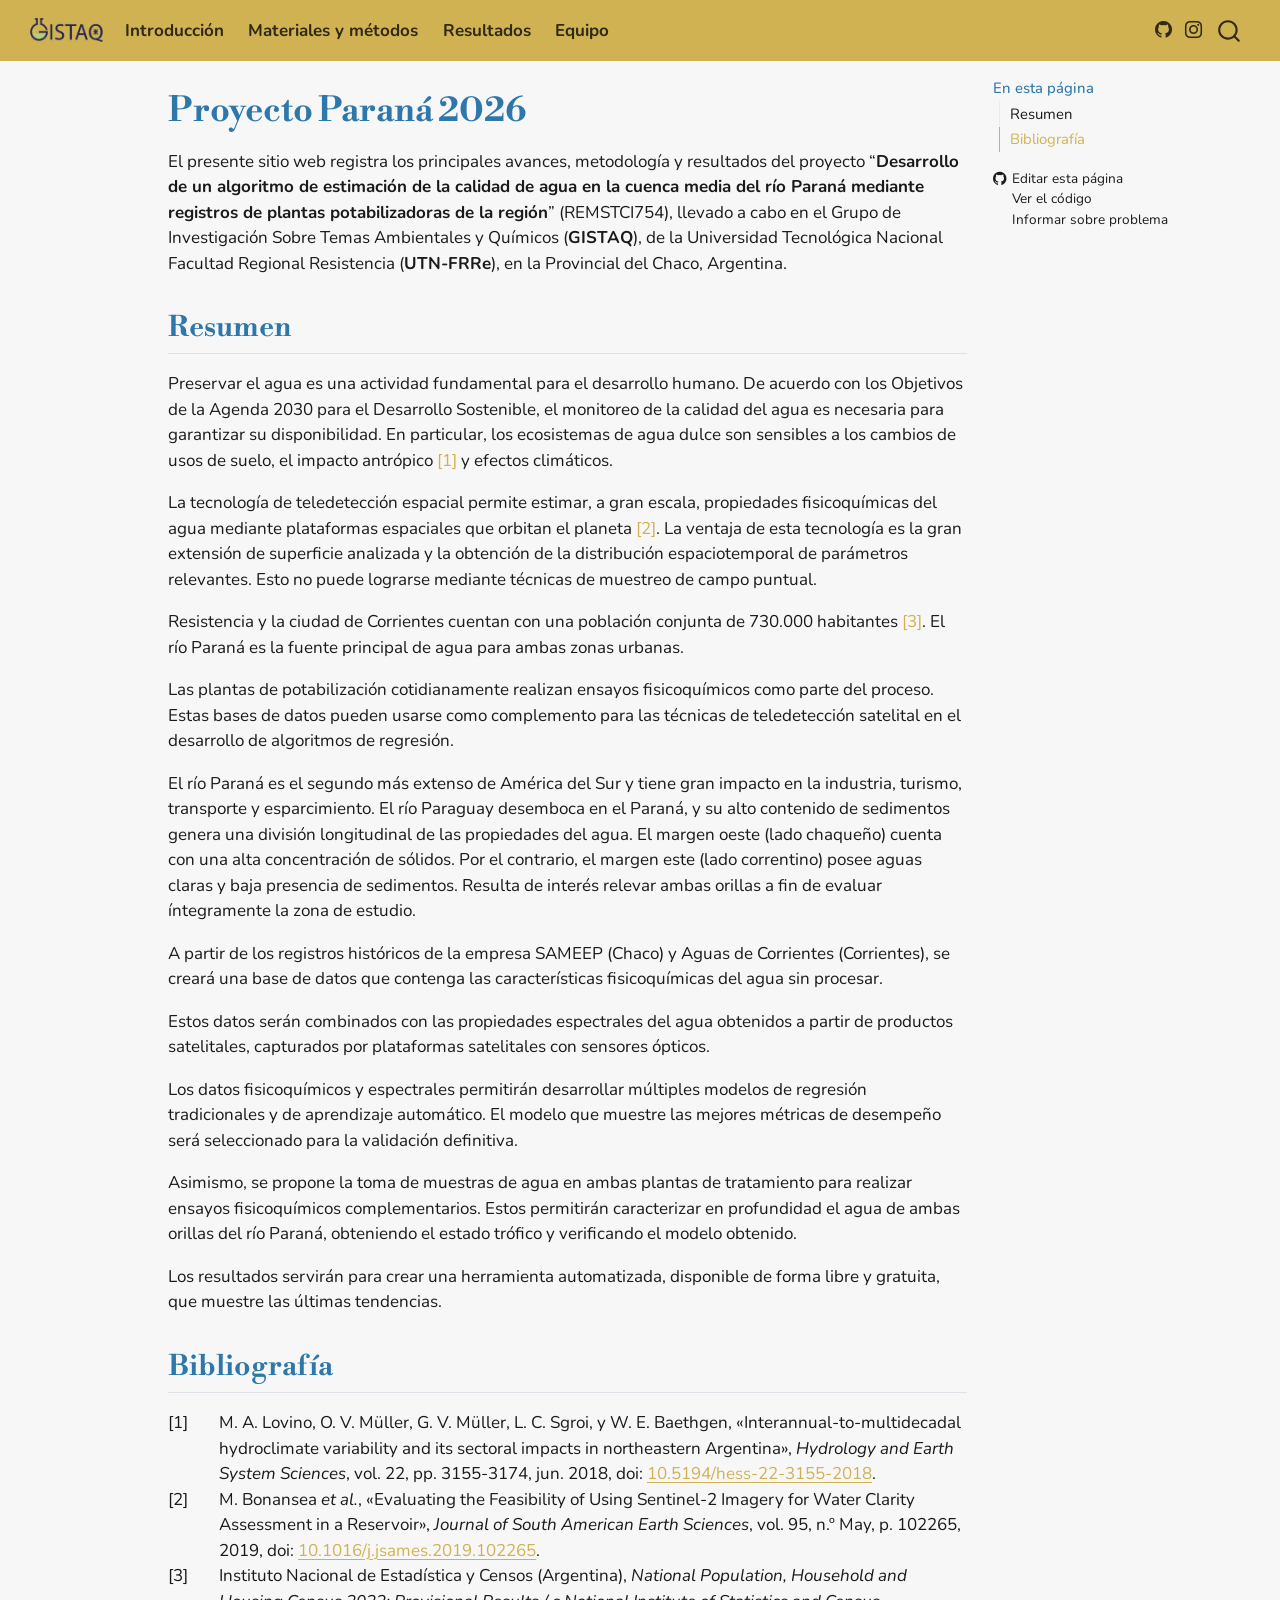
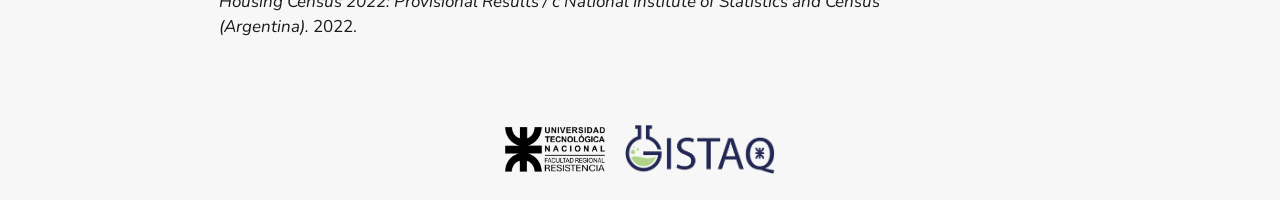
==== commit d360038b: "Built site for gh-pages" ====
--- a/index.html
+++ b/index.html
@@ -53,7 +53,7 @@
 <script src="site_libs/quarto-search/fuse.min.js"></script>
 <script src="site_libs/quarto-search/quarto-search.js"></script>
 <meta name="quarto:offset" content="./">
-<link href="./img/favicon.jpg" rel="icon" type="image/jpeg">
+<link href="./img/favicon.png" rel="icon" type="image/png">
 <script src="site_libs/quarto-html/quarto.js" type="module"></script>
 <script src="site_libs/quarto-html/tabsets/tabsets.js" type="module"></script>
 <script src="site_libs/quarto-html/popper.min.js"></script>
@@ -121,19 +121,19 @@
             <ul class="navbar-nav navbar-nav-scroll me-auto">
   <li class="nav-item">
     <a class="nav-link" href="./introducción.html"> 
-<span class="menu-text"><iconify-icon role="img" inline="" icon="material-symbols:info" aria-label="Icon info from material-symbols Iconify.design set." title="Icon info from material-symbols Iconify.design set."></iconify-icon> Introducción</span></a>
+<span class="menu-text"><iconify-icon role="img" inline="" icon="material-symbols:info" aria-label="Icon info from material-symbols Iconify.design set." title="Icon info from material-symbols Iconify.design set."></iconify-icon> <strong>Introducción</strong></span></a>
   </li>  
   <li class="nav-item">
     <a class="nav-link" href="./materiales_métodos.html"> 
-<span class="menu-text"><iconify-icon role="img" inline="" icon="majesticons:box" aria-label="Icon box from majesticons Iconify.design set." title="Icon box from majesticons Iconify.design set."></iconify-icon> Materiales y métodos</span></a>
+<span class="menu-text"><iconify-icon role="img" inline="" icon="majesticons:box" aria-label="Icon box from majesticons Iconify.design set." title="Icon box from majesticons Iconify.design set."></iconify-icon> <strong>Materiales y métodos</strong></span></a>
   </li>  
   <li class="nav-item">
     <a class="nav-link" href="./resultados.html"> 
-<span class="menu-text"><iconify-icon role="img" inline="" icon="carbon:result" aria-label="Icon result from carbon Iconify.design set." title="Icon result from carbon Iconify.design set."></iconify-icon> Resultados</span></a>
+<span class="menu-text"><iconify-icon role="img" inline="" icon="carbon:result" aria-label="Icon result from carbon Iconify.design set." title="Icon result from carbon Iconify.design set."></iconify-icon> <strong>Resultados</strong></span></a>
   </li>  
   <li class="nav-item">
     <a class="nav-link" href="./about.html"> 
-<span class="menu-text"><iconify-icon role="img" inline="" icon="fluent:people-team-28-filled" aria-label="Icon people-team-28-filled from fluent Iconify.design set." title="Icon people-team-28-filled from fluent Iconify.design set."></iconify-icon> Equipo</span></a>
+<span class="menu-text"><iconify-icon role="img" inline="" icon="fluent:people-team-28-filled" aria-label="Icon people-team-28-filled from fluent Iconify.design set." title="Icon people-team-28-filled from fluent Iconify.design set."></iconify-icon> <strong>Equipo</strong></span></a>
   </li>  
 </ul>
           </div> <!-- /navcollapse -->
@@ -163,7 +163,7 @@
 
 <header id="title-block-header" class="quarto-title-block default">
 <div class="quarto-title">
-<h1 class="title"><strong>Proyecto Paraná 2026</strong></h1>
+<h1 class="title"><titulo><strong>Proyecto Paraná 2026</strong></titulo></h1>
 </div>
 
 
@@ -180,7 +180,7 @@
 </header>
 
 
-<p>El presente sitio web registra los principales avances, metodología y resultados del proyecto “<strong>Desarrollo de un algoritmo de estimación de la calidad de agua en la cuenca media del río Paraná mediante registros de plantas potabilizadoras de la región</strong>” (REMSTCI754), llevado a cabo en el Grupo de Investigación Sobre Temas Ambientales y Químicos (GISTAQ), de la Universidad Tecnológica Nacional Facultad Regional Resistencia (UTN-FRRe), en la Provincial del Chaco, Argentina.</p>
+<p>El presente sitio web registra los principales avances, metodología y resultados del proyecto “<strong>Desarrollo de un algoritmo de estimación de la calidad de agua en la cuenca media del río Paraná mediante registros de plantas potabilizadoras de la región</strong>” (REMSTCI754), llevado a cabo en el Grupo de Investigación Sobre Temas Ambientales y Químicos (<strong>GISTAQ</strong>), de la Universidad Tecnológica Nacional Facultad Regional Resistencia (<strong>UTN-FRRe</strong>), en la Provincial del Chaco, Argentina.</p>
 <section id="resumen" class="level2">
 <h2 class="anchored" data-anchor-id="resumen">Resumen</h2>
 <p>Preservar el agua es una actividad fundamental para el desarrollo humano. De acuerdo con los Objetivos de la Agenda 2030 para el Desarrollo Sostenible, el monitoreo de la calidad del agua es necesaria para garantizar su disponibilidad. En particular, los ecosistemas de agua dulce son sensibles a los cambios de usos de suelo, el impacto antrópico <span class="citation" data-cites="Lovino2018X"><a href="#ref-Lovino2018X" role="doc-biblioref">[1]</a></span> y efectos climáticos.</p>
